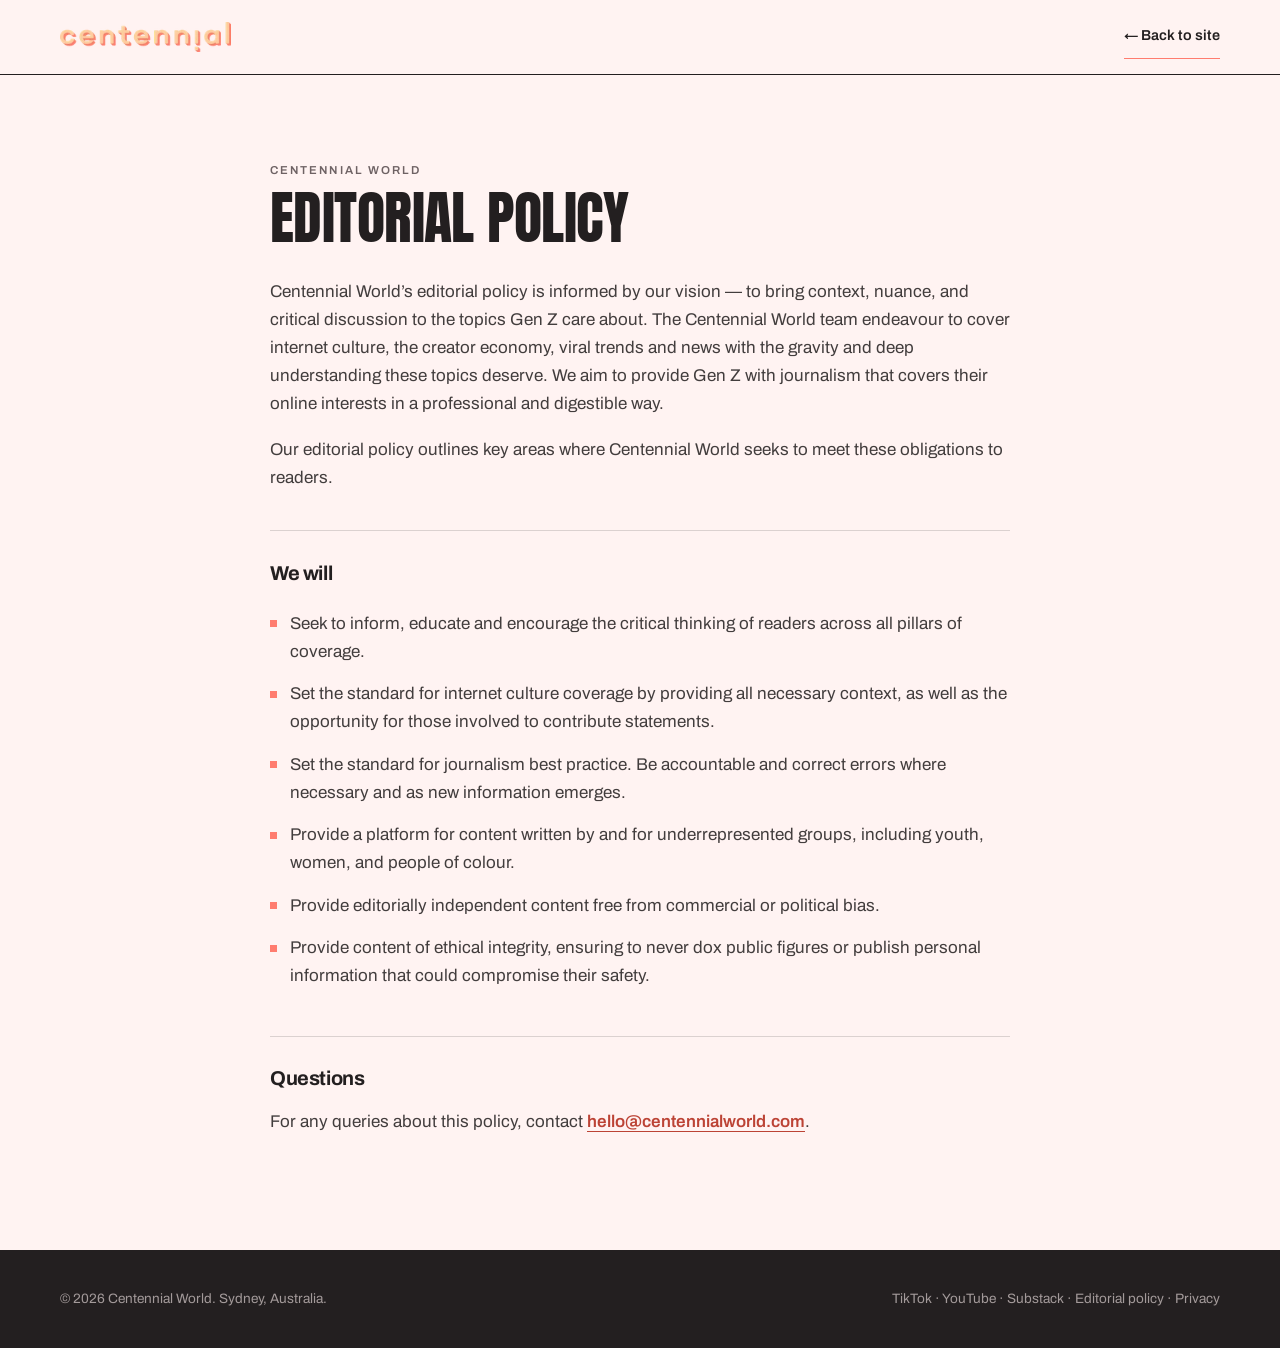
==== editorial-policy.html @ cf87e16d "New website first pass" ====
<!doctype html>
<html lang="en-AU">
<head>
<meta charset="utf-8">
<meta name="viewport" content="width=device-width, initial-scale=1">
<title>Editorial Policy — Centennial World</title>
<meta name="description" content="Centennial World's editorial policy: context, nuance and critical discussion for Gen Z.">
<link rel="preconnect" href="https://fonts.googleapis.com">
<link rel="preconnect" href="https://fonts.gstatic.com" crossorigin>
<link href="https://fonts.googleapis.com/css2?family=Anton&family=Archivo:wght@400;500;600;700;800&display=swap" rel="stylesheet">
<link rel="stylesheet" href="assets/page.css">
</head>
<body>
<nav>
  <div class="nav-in">
    <a href="index.html" class="logo" aria-label="Centennial World home"><img src="assets/logo-wordmark.webp" alt="Centennial World" width="240" height="42"></a>
    <a href="index.html" class="back">&larr; Back to site</a>
  </div>
</nav>

<header class="doc-head">
  <div class="wrap">
    <p class="eyebrow">Centennial World</p>
    <h1>Editorial Policy</h1>
  </div>
</header>

<main>
  <div class="wrap">
    <p>Centennial World’s editorial policy is informed by our vision — to bring context, nuance, and critical discussion to the topics Gen&nbsp;Z care about. The Centennial World team endeavour to cover internet culture, the creator economy, viral trends and news with the gravity and deep understanding these topics deserve. We aim to provide Gen&nbsp;Z with journalism that covers their online interests in a professional and digestible way.</p>
    <p>Our editorial policy outlines key areas where Centennial World seeks to meet these obligations to readers.</p>
    <h2>We will</h2>
    <ul><li>Seek to inform, educate and encourage the critical thinking of readers across all pillars of coverage.</li><li>Set the standard for internet culture coverage by providing all necessary context, as well as the opportunity for those involved to contribute statements.</li><li>Set the standard for journalism best practice. Be accountable and correct errors where necessary and as new information emerges.</li><li>Provide a platform for content written by and for underrepresented groups, including youth, women, and people of colour.</li><li>Provide editorially independent content free from commercial or political bias.</li><li>Provide content of ethical integrity, ensuring to never dox public figures or publish personal information that could compromise their safety.</li></ul>
    <h2>Questions</h2>
    <p>For any queries about this policy, contact <a href="mailto:hello@centennialworld.com">hello@centennialworld.com</a>.</p>
  </div>
</main>

<footer>
  <div class="foot-in">
    <span>&copy; 2026 Centennial World. Sydney, Australia.</span>
    <span>
      <a href="https://www.tiktok.com/@centennialworld" target="_blank" rel="noopener">TikTok</a> &middot;
      <a href="https://www.youtube.com/@centennialworldpodcastnetwork" target="_blank" rel="noopener">YouTube</a> &middot;
      <a href="https://centennialworld.substack.com/" target="_blank" rel="noopener">Substack</a> &middot;
      <a href="editorial-policy.html">Editorial policy</a> &middot;
      <a href="privacy.html">Privacy</a>
    </span>
  </div>
</footer>
</body>
</html>
---- assets/page.css ----
/* Shared styling for the standalone policy pages.
   Tokens mirror index.html — change them there first, then here. */
:root{
  --paper:#FFF3F2;
  --paper-2:#FFE6E2;
  --ink:#231F20;
  --ink-soft:#6E6264;
  --accent:#FF7C6F;
  --accent-ink:#BC4335;
  --maxw:820px;
  --display:"Anton",system-ui,sans-serif;
  --body:"Archivo",system-ui,-apple-system,sans-serif;
  --ease:cubic-bezier(.22,1,.36,1);
}
*{box-sizing:border-box;margin:0;padding:0}
html{scroll-behavior:smooth}
body{background:var(--paper);color:var(--ink);font-family:var(--body);
  font-size:17px;line-height:1.65;-webkit-font-smoothing:antialiased}
a{color:inherit}
.wrap{max-width:var(--maxw);margin:0 auto;padding:0 clamp(16px,4vw,40px)}

nav{position:sticky;top:0;z-index:60;background:var(--paper);border-bottom:1px solid var(--ink)}
.nav-in{display:flex;align-items:center;gap:1rem;padding:15px clamp(16px,4vw,40px);
  max-width:1240px;margin:0 auto}
.logo{margin-right:auto;display:flex;align-items:center}
.logo img{height:30px;width:auto;display:block}
.back{font-size:.9rem;font-weight:600;text-decoration:none;border-bottom:1.5px solid var(--accent);
  padding-bottom:2px;min-height:44px;display:inline-flex;align-items:center}
.back:hover{border-bottom-color:var(--ink)}

header.doc-head{padding:clamp(48px,7vw,86px) 0 clamp(20px,3vw,32px)}
h1{font-family:var(--display);font-weight:400;text-transform:uppercase;letter-spacing:-.01em;
  line-height:.95;font-size:clamp(2.2rem,6vw,3.6rem)}
.eyebrow{font-size:.72rem;font-weight:600;text-transform:uppercase;letter-spacing:.18em;
  color:var(--ink-soft);margin-bottom:.7rem}

main{padding-bottom:clamp(56px,8vw,96px)}
main h2{font-family:var(--body);font-weight:700;font-size:1.25rem;letter-spacing:-.02em;
  margin:2.4rem 0 .8rem;padding-top:1.6rem;
  border-top:1px solid color-mix(in srgb,var(--ink) 16%,transparent)}
main p{margin:0 0 1.1rem;color:color-mix(in srgb,var(--ink) 86%,var(--paper))}
main ul{list-style:none;margin:0 0 1.3rem;padding:0}
main li{position:relative;padding:.45rem 0 .45rem 20px;color:color-mix(in srgb,var(--ink) 86%,var(--paper))}
main li::before{content:"";position:absolute;left:0;top:1.05em;width:7px;height:7px;background:var(--accent)}
main a[href^="mailto:"]{font-weight:600;color:var(--accent-ink);text-decoration:none;
  border-bottom:1.5px solid currentColor}

footer{background:var(--ink);color:var(--paper);padding:38px 0;font-size:.85rem}
.foot-in{max-width:1240px;margin:0 auto;padding:0 clamp(16px,4vw,40px);
  display:flex;justify-content:space-between;gap:1.4rem;flex-wrap:wrap;
  color:color-mix(in srgb,var(--paper) 58%,var(--ink))}
.foot-in a{text-decoration:none}
.foot-in a:hover{color:#FFCD9C}

@media (prefers-reduced-motion:reduce){html{scroll-behavior:auto}}
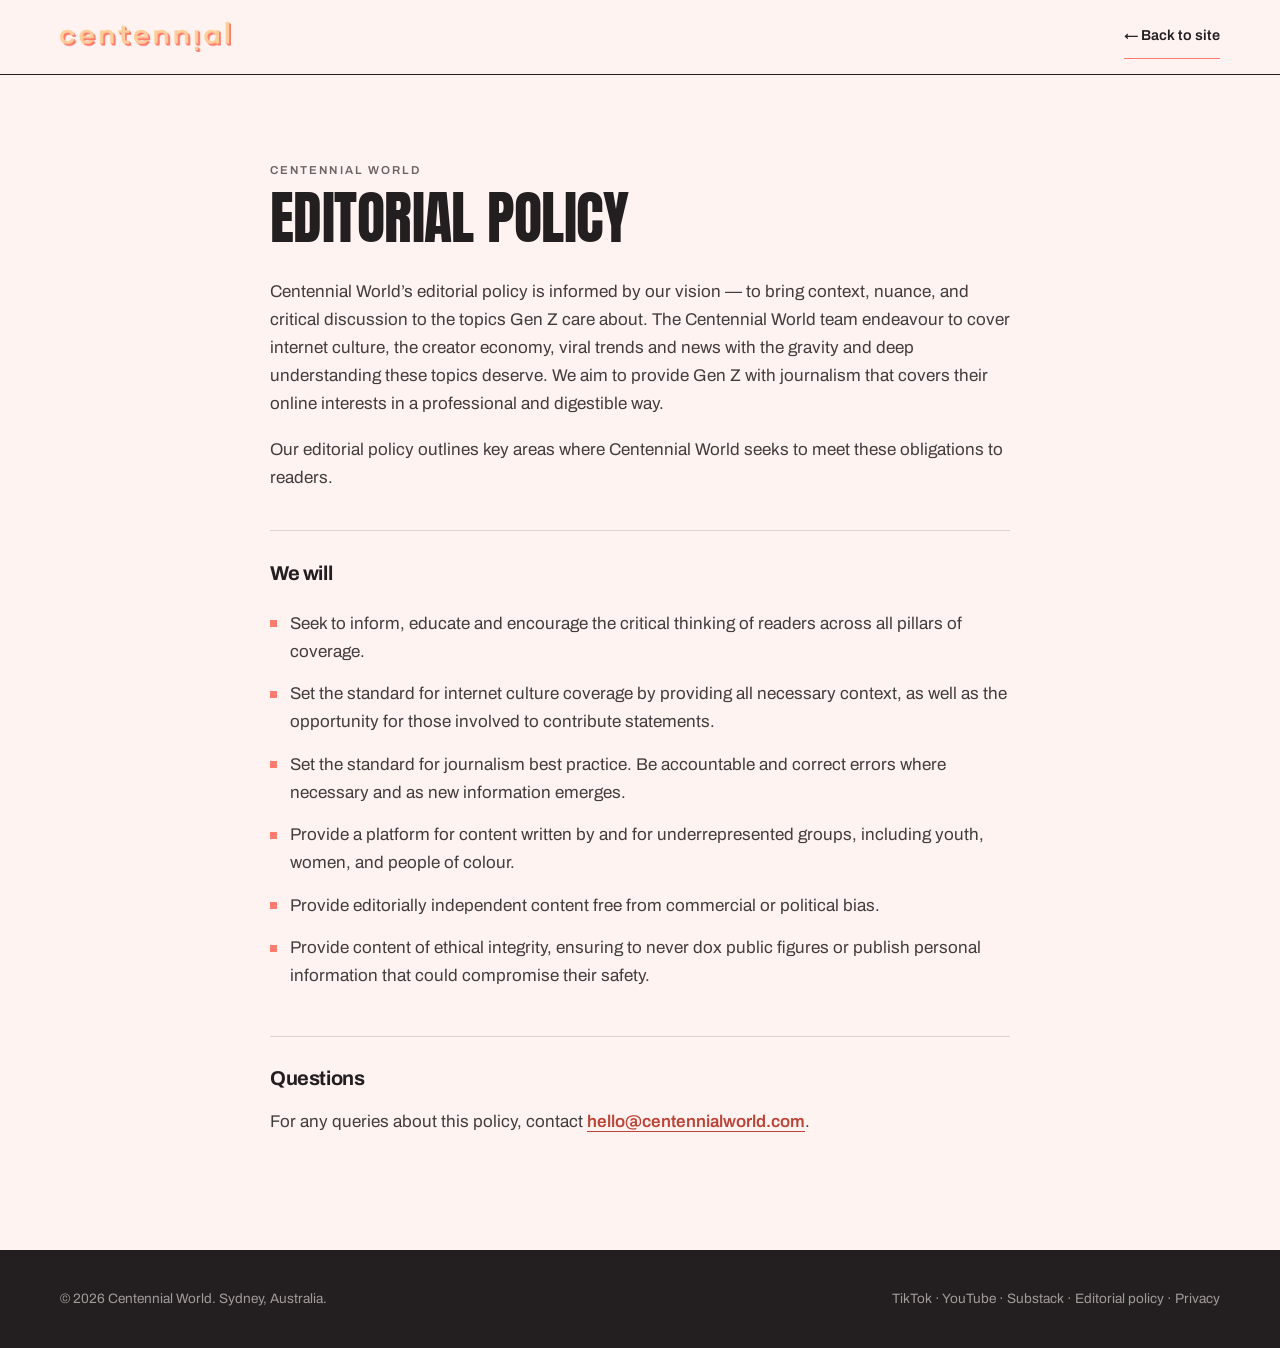
==== commit 85129f19: "updates" ====
--- a/editorial-policy.html
+++ b/editorial-policy.html
@@ -5,15 +5,17 @@
 <meta name="viewport" content="width=device-width, initial-scale=1">
 <title>Editorial Policy — Centennial World</title>
 <meta name="description" content="Centennial World's editorial policy: context, nuance and critical discussion for Gen Z.">
+<link rel="icon" href="favicon.ico" sizes="any">
+<link rel="apple-touch-icon" href="apple-touch-icon.png">
 <link rel="preconnect" href="https://fonts.googleapis.com">
 <link rel="preconnect" href="https://fonts.gstatic.com" crossorigin>
 <link href="https://fonts.googleapis.com/css2?family=Anton&family=Archivo:wght@400;500;600;700;800&display=swap" rel="stylesheet">
-<link rel="stylesheet" href="assets/page.css">
+<link rel="stylesheet" href="page.css">
 </head>
 <body>
 <nav>
   <div class="nav-in">
-    <a href="index.html" class="logo" aria-label="Centennial World home"><img src="assets/logo-wordmark.webp" alt="Centennial World" width="240" height="42"></a>
+    <a href="index.html" class="logo" aria-label="Centennial World home"><img src="logo-wordmark.webp?v=2" alt="Centennial World" width="480" height="84"></a>
     <a href="index.html" class="back">&larr; Back to site</a>
   </div>
 </nav>
--- a/page.css
+++ b/page.css
@@ -0,0 +1,55 @@
+/* Shared styling for the standalone policy pages.
+   Tokens mirror index.html — change them there first, then here. */
+:root{
+  --paper:#FFF3F2;
+  --paper-2:#FFE6E2;
+  --ink:#231F20;
+  --ink-soft:#6E6264;
+  --accent:#FF7C6F;
+  --accent-ink:#BC4335;
+  --maxw:820px;
+  --display:"Anton",system-ui,sans-serif;
+  --body:"Archivo",system-ui,-apple-system,sans-serif;
+  --ease:cubic-bezier(.22,1,.36,1);
+}
+*{box-sizing:border-box;margin:0;padding:0}
+html{scroll-behavior:smooth}
+body{background:var(--paper);color:var(--ink);font-family:var(--body);
+  font-size:17px;line-height:1.65;-webkit-font-smoothing:antialiased}
+a{color:inherit}
+.wrap{max-width:var(--maxw);margin:0 auto;padding:0 clamp(16px,4vw,40px)}
+
+nav{position:sticky;top:0;z-index:60;background:var(--paper);border-bottom:1px solid var(--ink)}
+.nav-in{display:flex;align-items:center;gap:1rem;padding:15px clamp(16px,4vw,40px);
+  max-width:1240px;margin:0 auto}
+.logo{margin-right:auto;display:flex;align-items:center}
+.logo img{height:30px;width:auto;display:block}
+.back{font-size:.9rem;font-weight:600;text-decoration:none;border-bottom:1.5px solid var(--accent);
+  padding-bottom:2px;min-height:44px;display:inline-flex;align-items:center}
+.back:hover{border-bottom-color:var(--ink)}
+
+header.doc-head{padding:clamp(48px,7vw,86px) 0 clamp(20px,3vw,32px)}
+h1{font-family:var(--display);font-weight:400;text-transform:uppercase;letter-spacing:-.01em;
+  line-height:.95;font-size:clamp(2.2rem,6vw,3.6rem)}
+.eyebrow{font-size:.72rem;font-weight:600;text-transform:uppercase;letter-spacing:.18em;
+  color:var(--ink-soft);margin-bottom:.7rem}
+
+main{padding-bottom:clamp(56px,8vw,96px)}
+main h2{font-family:var(--body);font-weight:700;font-size:1.25rem;letter-spacing:-.02em;
+  margin:2.4rem 0 .8rem;padding-top:1.6rem;
+  border-top:1px solid color-mix(in srgb,var(--ink) 16%,transparent)}
+main p{margin:0 0 1.1rem;color:color-mix(in srgb,var(--ink) 86%,var(--paper))}
+main ul{list-style:none;margin:0 0 1.3rem;padding:0}
+main li{position:relative;padding:.45rem 0 .45rem 20px;color:color-mix(in srgb,var(--ink) 86%,var(--paper))}
+main li::before{content:"";position:absolute;left:0;top:1.05em;width:7px;height:7px;background:var(--accent)}
+main a[href^="mailto:"]{font-weight:600;color:var(--accent-ink);text-decoration:none;
+  border-bottom:1.5px solid currentColor}
+
+footer{background:var(--ink);color:var(--paper);padding:38px 0;font-size:.85rem}
+.foot-in{max-width:1240px;margin:0 auto;padding:0 clamp(16px,4vw,40px);
+  display:flex;justify-content:space-between;gap:1.4rem;flex-wrap:wrap;
+  color:color-mix(in srgb,var(--paper) 58%,var(--ink))}
+.foot-in a{text-decoration:none}
+.foot-in a:hover{color:#FFCD9C}
+
+@media (prefers-reduced-motion:reduce){html{scroll-behavior:auto}}
